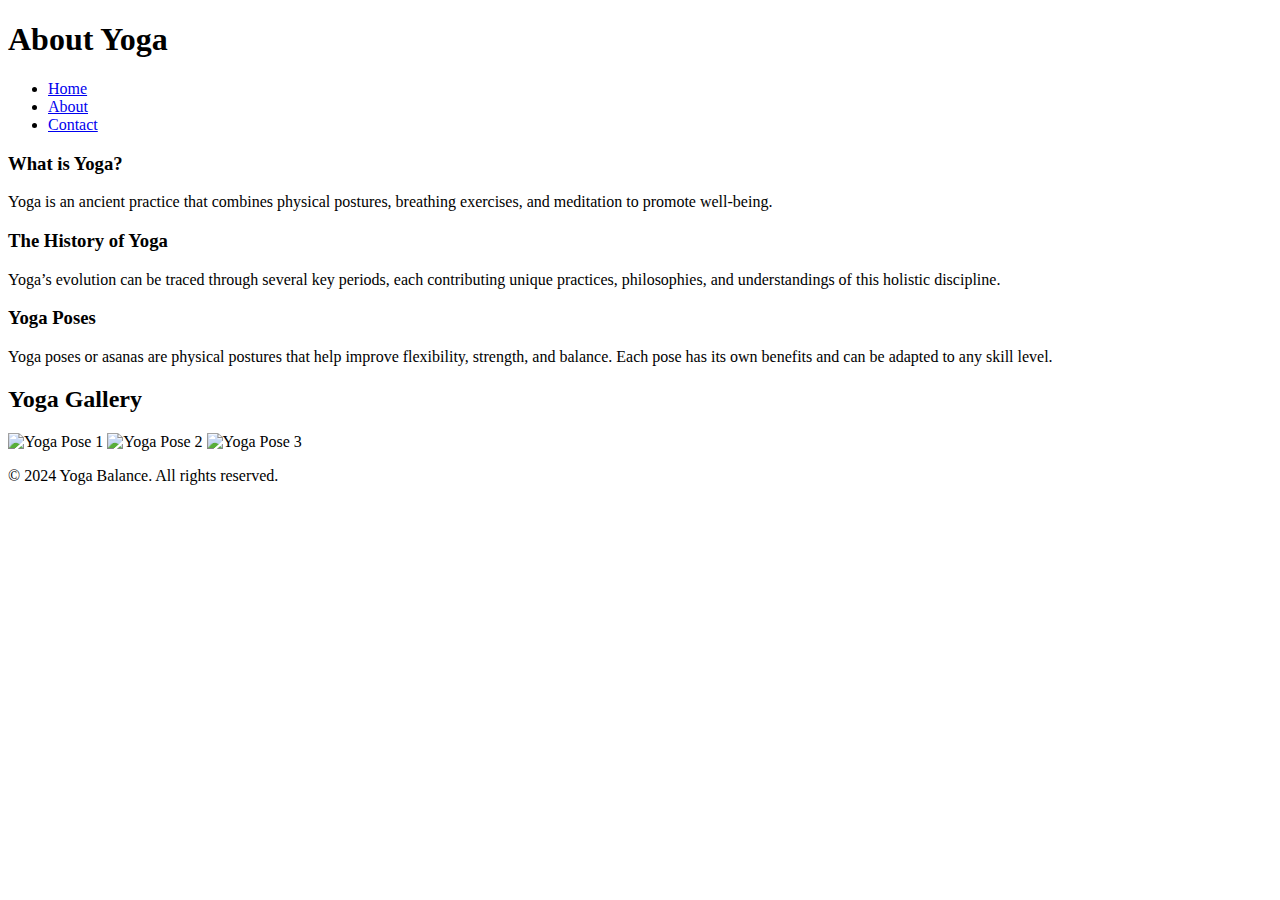
==== about.html @ a0773be9 "first commit" ====
<!DOCTYPE html>
<html lang="en">
<head>
    <meta charset="UTF-8">
    <meta name="viewport" content="width=device-width, initial-scale=1.0">
    <title>About Yoga</title>
    <link rel="stylesheet" href="../assignment 1/styles /common.css">
    <link rel="stylesheet" href="../assignment 1/styles /about.css">
    
</head>
<body>
    <header>
        <h1>About Yoga</h1>
        <nav class="navbar">
            <ul>
              <li><a href="../assignment 1/index.html" class="nav-link ">Home</a></li>
              <li><a href="../assignment 1/about.html" class="nav-link active">About</a></li>
              <li><a href="../assignment 1/contact.html" class="nav-link ">Contact</a></li>
            </ul>
        </nav>
    </header>

    <main>
        <section class="box-container">

            <div class="box">
                <h3>What is Yoga?</h3>
                <p>Yoga is an ancient practice that combines physical postures, breathing exercises, and meditation to promote well-being.</p>
            
            
            </div>
        
            <div class="box">
                <h3>The History of Yoga</h3>
                <p>Yoga’s evolution can be traced through several key periods, each contributing unique practices, philosophies, and understandings of this holistic discipline.</p>
            </div>
        
            <div class="box">
                <h3>Yoga Poses</h3>
                <p>Yoga poses or asanas are physical postures that help improve flexibility, strength, and balance. Each pose has its own benefits and can be adapted to any skill level.</p>
            </div>
        </section>
        <section>
            <h2>Yoga Gallery</h2>
            <div class="gallery">
                <img src="../assignment 1/images/IMG_2136.jpg" alt="Yoga Pose 1" class="responsive-image">
                <img src="../assignment 1/images/URfFOR2R.jpg" alt="Yoga Pose 2" class="responsive-image">
                <img src="../assignment 1/images/IMG_2137.jpg" alt="Yoga Pose 3" class="responsive-image">
            
            </div>
        </section>
        
    </main>
    <footer class="footer">
        <p>&copy; 2024 Yoga Balance. All rights reserved.</p>
    </footer>
</body>
</html>
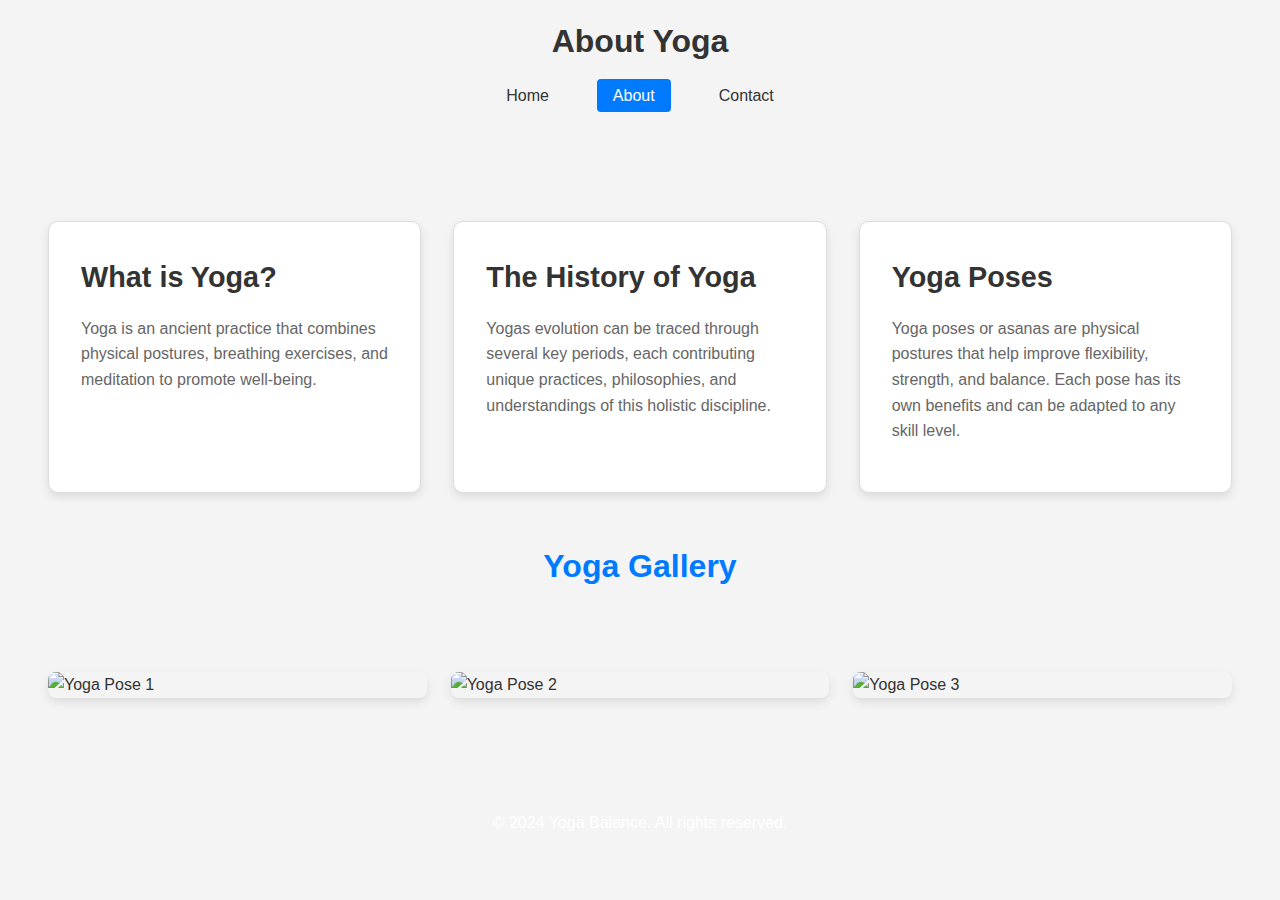
==== commit 5697237e: "yoga assignment" ====
--- a/about.html
+++ b/about.html
@@ -5,18 +5,19 @@
     <meta charset="UTF-8">
     <meta name="viewport" content="width=device-width, initial-scale=1.0">
     <title>About Yoga</title>
-    <link rel="stylesheet" href="../assignment 1/styles /common.css">
-    <link rel="stylesheet" href="../assignment 1/styles /about.css">
-    
+    <link rel="stylesheet" href="./styles /common.css">
+    <link rel="stylesheet" href="./styles /main.css">
+    <link rel="stylesheet" href="./styles /about.css">
+    <link rel="stylesheet" href="./styles /contact.css">
 </head>
 <body>
     <header>
         <h1>About Yoga</h1>
         <nav class="navbar">
             <ul>
-              <li><a href="../assignment 1/index.html" class="nav-link ">Home</a></li>
-              <li><a href="../assignment 1/about.html" class="nav-link active">About</a></li>
-              <li><a href="../assignment 1/contact.html" class="nav-link ">Contact</a></li>
+              <li><a href="./assignment1/index.html" class="nav-link ">Home</a></li>
+              <li><a href="./assignment1/about.html" class="nav-link active">About</a></li>
+              <li><a href="./assignment1/contact.html" class="nav-link ">Contact</a></li>
             </ul>
         </nav>
     </header>
@@ -33,7 +34,7 @@
         
             <div class="box">
                 <h3>The History of Yoga</h3>
-                <p>Yoga’s evolution can be traced through several key periods, each contributing unique practices, philosophies, and understandings of this holistic discipline.</p>
+                <p>Yogas evolution can be traced through several key periods, each contributing unique practices, philosophies, and understandings of this holistic discipline.</p>
             </div>
         
             <div class="box">
@@ -44,9 +45,9 @@
         <section>
             <h2>Yoga Gallery</h2>
             <div class="gallery">
-                <img src="../assignment 1/images/IMG_2136.jpg" alt="Yoga Pose 1" class="responsive-image">
-                <img src="../assignment 1/images/URfFOR2R.jpg" alt="Yoga Pose 2" class="responsive-image">
-                <img src="../assignment 1/images/IMG_2137.jpg" alt="Yoga Pose 3" class="responsive-image">
+                <img src="./assignment1/images/IMG_2136.jpg" alt="Yoga Pose 1" class="responsive-image">
+                <img src="./assignment1/images/URfFOR2R.jpg" alt="Yoga Pose 2" class="responsive-image">
+                <img src="./assignment1/images/IMG_2137.jpg" alt="Yoga Pose 3" class="responsive-image">
             
             </div>
         </section>
--- a/styles /common.css
+++ b/styles /common.css
@@ -0,0 +1,58 @@
+
+* {
+    margin: 0;
+    padding: 0;
+    box-sizing: border-box;
+}
+
+
+body {
+    font-family: Arial, sans-serif;
+    line-height: 1.6;
+    background-color: #f4f4f4;
+    color: #333;
+}
+
+
+header {
+    background-color: #f4f4f4;
+    padding: 1rem;
+    text-align: center;
+}
+
+header h1 {
+    font-size: 2rem;
+}
+
+.navbar ul {
+    list-style: none;
+    padding: 0;
+    display: flex;
+    justify-content: center;
+    margin: 1rem 0;
+}
+
+.navbar li {
+    margin: 0 1rem;
+}
+
+.nav-link {
+    text-decoration: none;
+    color: #333;
+    padding: 0.5rem 1rem;
+    border-radius: 4px;
+    transition: background-color 0.3s;
+}
+
+.nav-link.active, .nav-link:hover {
+    background-color: #007bff;
+    color: #fff;
+}
+
+
+footer {
+    text-align: center;
+    padding: 1rem;
+    background-color: #f4f4f4;
+    margin-top: 2rem;
+}
--- a/styles /main.css
+++ b/styles /main.css
@@ -0,0 +1,124 @@
+
+body {
+    font-family: Arial, sans-serif;
+    margin: 0;
+    padding: 0;
+    box-sizing: border-box;
+}
+
+
+header {
+    background-color: #f4f4f4;
+    padding: 1rem;
+    text-align: center;
+}
+
+header h1 {
+    margin: 0;
+    font-size: 2rem;
+}
+
+.navbar ul {
+    list-style: none;
+    padding: 0;
+    display: flex;
+    justify-content: center;
+    margin: 1rem 0;
+}
+
+.navbar li {
+    margin: 0 1rem;
+}
+
+.nav-link {
+    text-decoration: none;
+    color: #333;
+    padding: 0.5rem 1rem;
+    border-radius: 4px;
+    transition: background-color 0.3s;
+}
+
+.nav-link.active, .nav-link:hover {
+    background-color: #007bff;
+    color: #fff;
+}
+
+.background-section {
+    background-image: url('../images/meditation-7770253_1280.webp');
+    background-size: cover;
+    background-position: center;
+    background-attachment: fixed; 
+    padding: 20px;
+    color: #fff;
+    text-align: center;
+    background-color: rgba(0, 0, 0, 0.5); 
+}
+
+.background-section p {
+    max-width: 600px;
+    margin: 0 auto;
+}
+
+
+.intro-section {
+    padding: 2rem;
+    text-align: center;
+    background-color: #e0f7fa;
+}
+
+.intro-section img {
+    max-width: 100%;
+    height: auto;
+    margin-top: 1rem;
+}
+
+.flex-container {
+    display: flex;
+    flex-wrap: wrap;
+    gap: 1.5rem;
+    padding: 2rem;
+    justify-content: center;
+}
+
+.text-content, .image-content {
+    flex: 1;
+    min-width: 300px;
+    padding: 1rem;
+}
+
+.responsive-image {
+    display: block;
+    margin: 0 auto;
+    max-width: 100%;
+    height: auto;
+}
+
+
+footer {
+    text-align: center;
+    padding: 1rem;
+    background-color: #f4f4f4;
+}
+
+
+.responsive-image:hover {
+    transform: scale(1.05);
+    transition: transform 0.3s ease;
+}
+
+@media (max-width: 768px) {
+    .navbar ul {
+        flex-direction: column;
+        align-items: center;
+    }
+
+    .nav-link {
+        margin: 0.5rem 0;
+    }
+
+    .flex-container {
+        flex-direction: column;
+        align-items: center;
+        gap: 1rem;
+    }
+}
--- a/styles /about.css
+++ b/styles /about.css
@@ -0,0 +1,171 @@
+
+body {
+    font-family: Arial, sans-serif;
+    margin: 0;
+    padding: 0;
+    box-sizing: border-box;
+    background-color: #f4f4f4;  
+    color: #333; 
+}
+
+
+header {
+        background-color: #f7f1f1;
+        padding: 1rem;
+        text-align: center;
+    }
+    
+
+header h1 {
+    margin: 0;
+    font-size: 2rem;
+}
+
+
+.navbar ul {
+    list-style: none;
+    padding: 0;
+    display: flex;
+    justify-content: center;
+    margin: 1rem 0;
+}
+
+.navbar li {
+    margin: 0 1rem;
+}
+
+.nav-link {
+    text-decoration: none;
+    color: #1c1919;
+    padding: 0.5rem 1rem;
+    border-radius: 4px;
+    transition: background-color 0.3s;
+}
+
+.nav-link.active, .nav-link:hover {
+    background-color: #0056b3;
+}
+
+
+.box-container {
+    display: flex;
+    justify-content: space-between;
+    gap: 2rem;
+    flex-wrap: wrap;
+    padding: 3rem;
+    margin-top: 2rem;
+}
+
+
+.box {
+    background-color: #fff;
+    border: 1px solid #ddd;
+    border-radius: 10px;
+    padding: 2rem;
+    flex: 1;
+    min-width: 280px;
+    max-width: 400px;
+    box-shadow: 0 4px 10px rgba(0, 0, 0, 0.1);
+    transition: box-shadow 0.3s ease;
+}
+
+.box:hover {
+    box-shadow: 0 8px 20px rgba(0, 0, 0, 0.15);
+}
+
+.box h3 {
+    font-size: 1.8rem;
+    margin-bottom: 1rem;
+    color: #333;
+}
+
+.box p {
+    font-size: 1rem;
+    color: #666;
+    line-height: 1.6;
+    margin-bottom: 1rem;
+}
+
+
+@media (max-width: 768px) {
+    .box-container {
+        flex-direction: column;
+        align-items: center;
+    }
+}
+
+
+.gallery {
+    display: grid;
+    grid-template-columns: repeat(auto-fill, minmax(300px, 1fr));
+    gap: 1.5rem;
+    padding: 3rem;
+    margin-top: 2rem;
+}
+
+.gallery img {
+    width: 100%;
+    height: auto;
+    border-radius: 8px;
+    box-shadow: 0 4px 10px rgba(0, 0, 0, 0.1);
+    transition: transform 0.3s ease;
+}
+
+.gallery img:hover {
+    transform: scale(1.05);
+}
+
+footer {
+    text-align: center;
+    background-color: #222;
+    color: #fff;
+    padding: 1rem 0;
+    margin-top: 3rem;
+}
+
+
+section h2 {
+    font-size: 2rem;
+    color: #007bff;
+    margin-bottom: 1.5rem;
+    text-align: center;
+}
+
+
+form {
+    background-color: #fff;
+    padding: 2rem;
+    border-radius: 8px;
+    box-shadow: 0 4px 6px rgba(0, 0, 0, 0.1);
+    max-width: 500px;
+    margin: 0 auto;
+}
+
+form label {
+    font-weight: bold;
+    color: #333;
+}
+
+form input, form textarea {
+    width: 100%;
+    padding: 0.8rem;
+    margin-bottom: 1.5rem;
+    border: 1px solid #ccc;
+    border-radius: 4px;
+    font-size: 1rem;
+}
+
+form button {
+    padding: 1rem 2rem;
+    background-color: #007bff;
+    color: white;
+    border: none;
+    border-radius: 4px;
+    font-size: 1rem;
+    cursor: pointer;
+    transition: background-color 0.3s ease;
+}
+
+form button:hover {
+    background-color: #0056b3;
+}
--- a/styles /contact.css
+++ b/styles /contact.css
@@ -0,0 +1,120 @@
+
+body {
+    font-family: Arial, sans-serif;
+    margin: 0;
+    padding: 0;
+    box-sizing: border-box;
+}
+
+
+header {
+    background-color: #f4f4f4;
+    padding: 1rem;
+    text-align: center;
+}
+
+header h1 {
+    margin: 0;
+    font-size: 2rem;
+}
+
+.navbar ul {
+    list-style: none;
+    padding: 0;
+    display: flex;
+    justify-content: center;
+    margin: 1rem 0;
+}
+
+.navbar li {
+    margin: 0 1rem;
+}
+
+.nav-link {
+    text-decoration: none;
+    color: #333;
+    padding: 0.5rem 1rem;
+    border-radius: 4px;
+    transition: background-color 0.3s;
+}
+
+.nav-link.active, .nav-link:hover {
+    background-color: #007bff;
+    color: #fff;
+}
+
+.contact-section {
+    padding: 2rem;
+    background-color: #e0f7fa;
+    text-align: center;
+}
+
+form {
+    max-width: 600px;
+    margin: 0 auto;
+    padding: 1rem;
+    background-color: #fff;
+    border-radius: 8px;
+    box-shadow: 0 4px 8px rgba(0, 0, 0, 0.1);
+}
+
+.form-group {
+    margin-bottom: 1rem;
+    text-align: left;
+}
+
+label {
+    display: block;
+    font-weight: bold;
+    margin-bottom: 0.5rem;
+}
+
+input, textarea {
+    width: 100%;
+    padding: 0.8rem;
+    border-radius: 4px;
+    border: 1px solid #ccc;
+    font-size: 1rem;
+}
+
+textarea {
+    height: 150px;
+    resize: vertical;
+}
+
+button {
+    padding: 0.8rem 2rem;
+    background-color: #007bff;
+    color: #fff;
+    border: none;
+    border-radius: 4px;
+    font-size: 1.1rem;
+    cursor: pointer;
+    transition: background-color 0.3s;
+}
+
+button:hover {
+    background-color: #0056b3;
+}
+
+
+footer {
+    text-align: center;
+    padding: 1rem;
+    background-color: #f4f4f4;
+}
+
+
+@media (max-width: 768px) {
+    form {
+        padding: 1rem;
+    }
+
+    input, textarea {
+        padding: 0.6rem;
+    }
+
+    button {
+        padding: 0.8rem 1.5rem;
+    }
+}
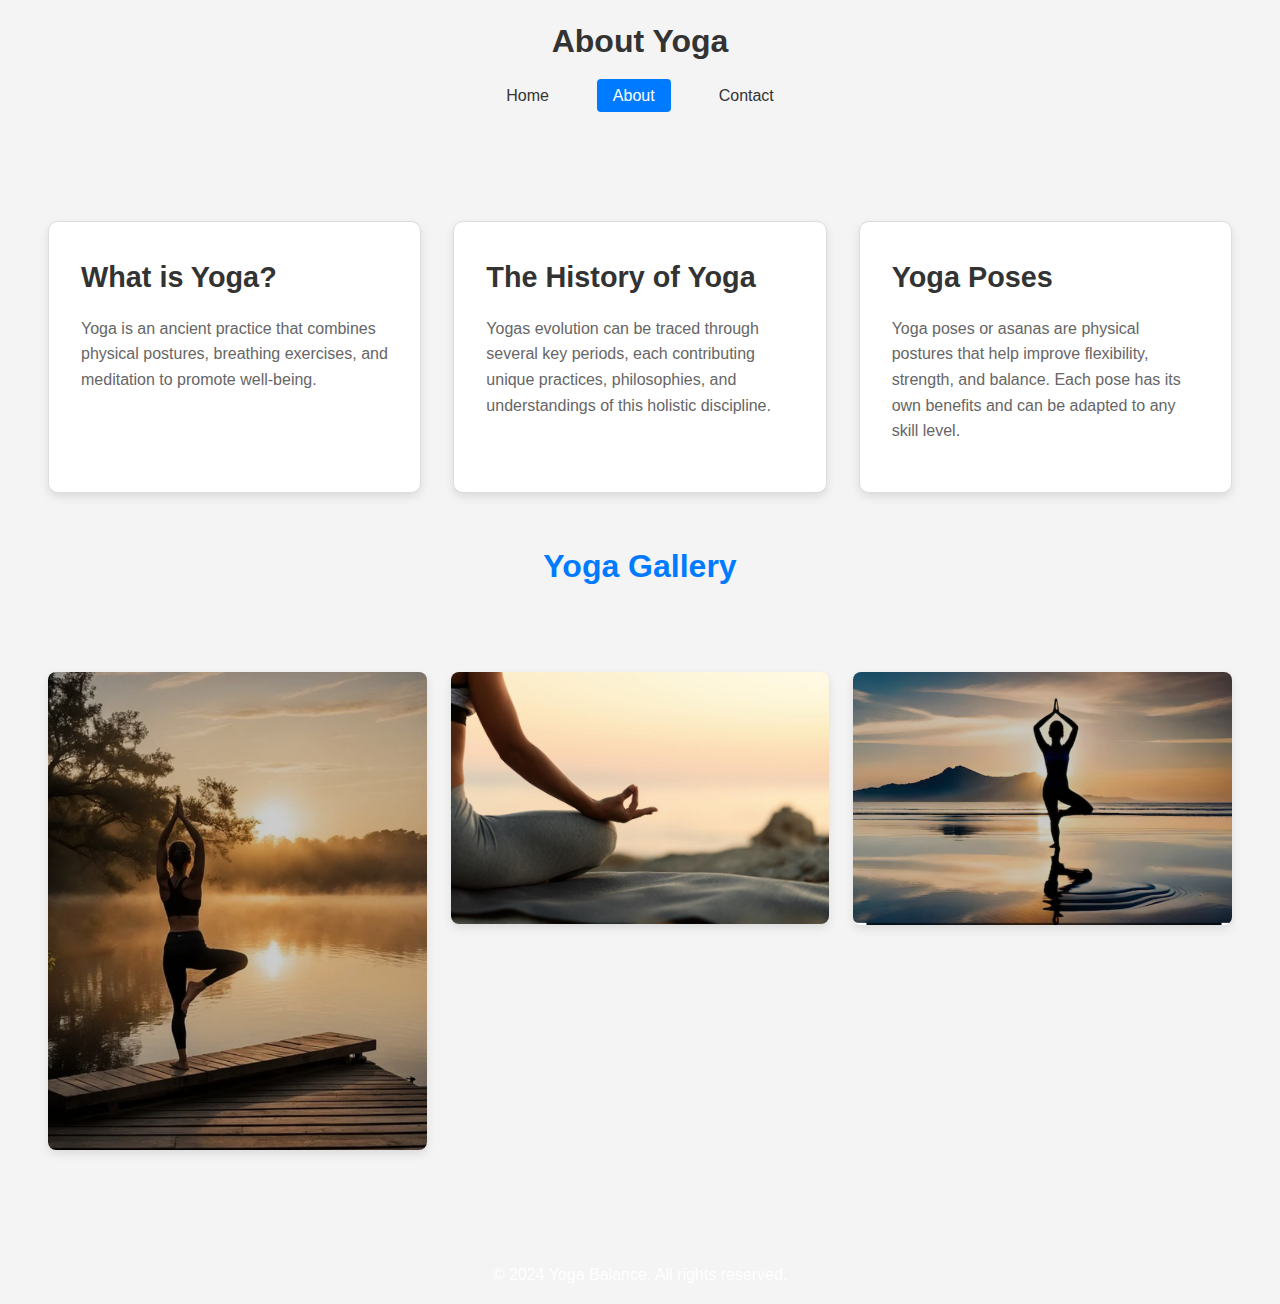
==== commit 20c75cc5: "changes" ====
--- a/about.html
+++ b/about.html
@@ -15,9 +15,9 @@
         <h1>About Yoga</h1>
         <nav class="navbar">
             <ul>
-              <li><a href="./assignment1/index.html" class="nav-link ">Home</a></li>
-              <li><a href="./assignment1/about.html" class="nav-link active">About</a></li>
-              <li><a href="./assignment1/contact.html" class="nav-link ">Contact</a></li>
+              <li><a href="./index.html" class="nav-link ">Home</a></li>
+              <li><a href="./about.html" class="nav-link active">About</a></li>
+              <li><a href="./contact.html" class="nav-link ">Contact</a></li>
             </ul>
         </nav>
     </header>
@@ -45,9 +45,9 @@
         <section>
             <h2>Yoga Gallery</h2>
             <div class="gallery">
-                <img src="./assignment1/images/IMG_2136.jpg" alt="Yoga Pose 1" class="responsive-image">
-                <img src="./assignment1/images/URfFOR2R.jpg" alt="Yoga Pose 2" class="responsive-image">
-                <img src="./assignment1/images/IMG_2137.jpg" alt="Yoga Pose 3" class="responsive-image">
+                <img src="./images/IMG_2136.jpg" alt="Yoga Pose 1" class="responsive-image">
+                <img src="./images/URfFOR2R.jpg" alt="Yoga Pose 2" class="responsive-image">
+                <img src="./images/IMG_2137.jpg" alt="Yoga Pose 3" class="responsive-image">
             
             </div>
         </section>
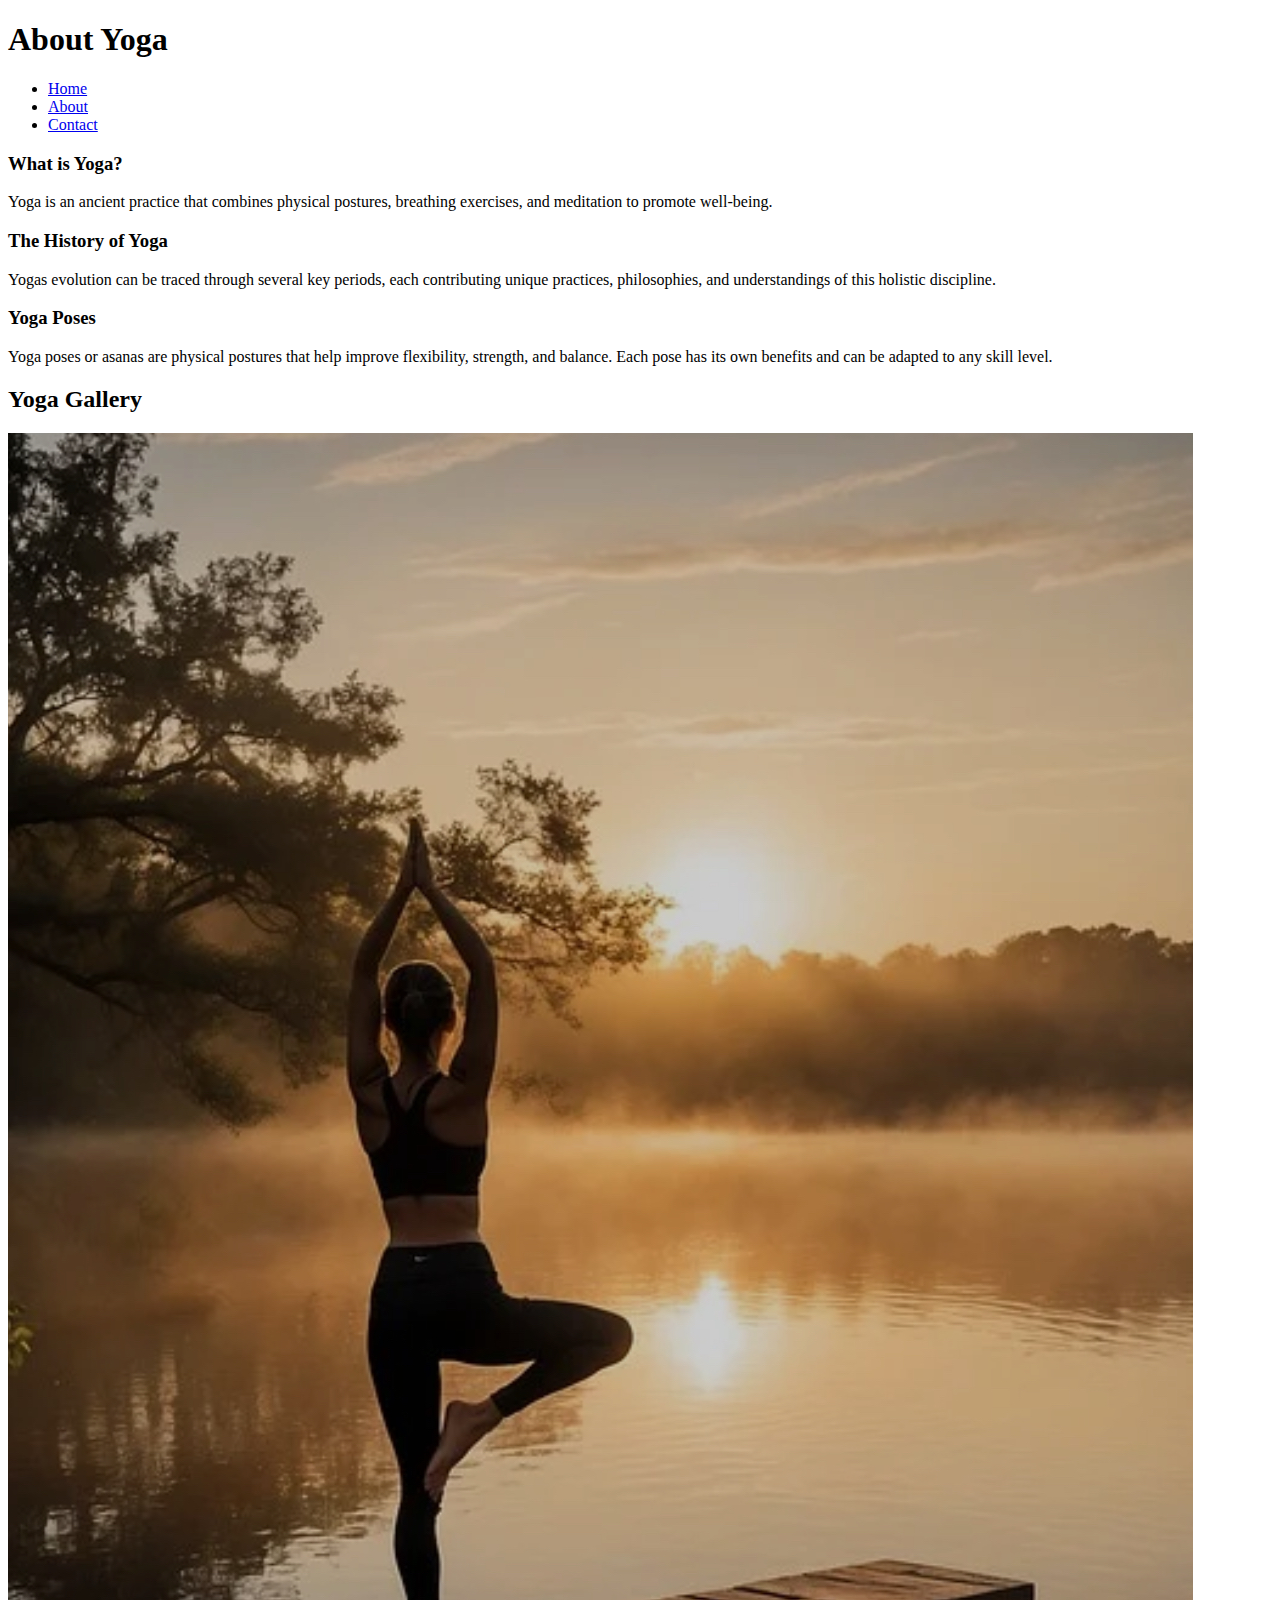
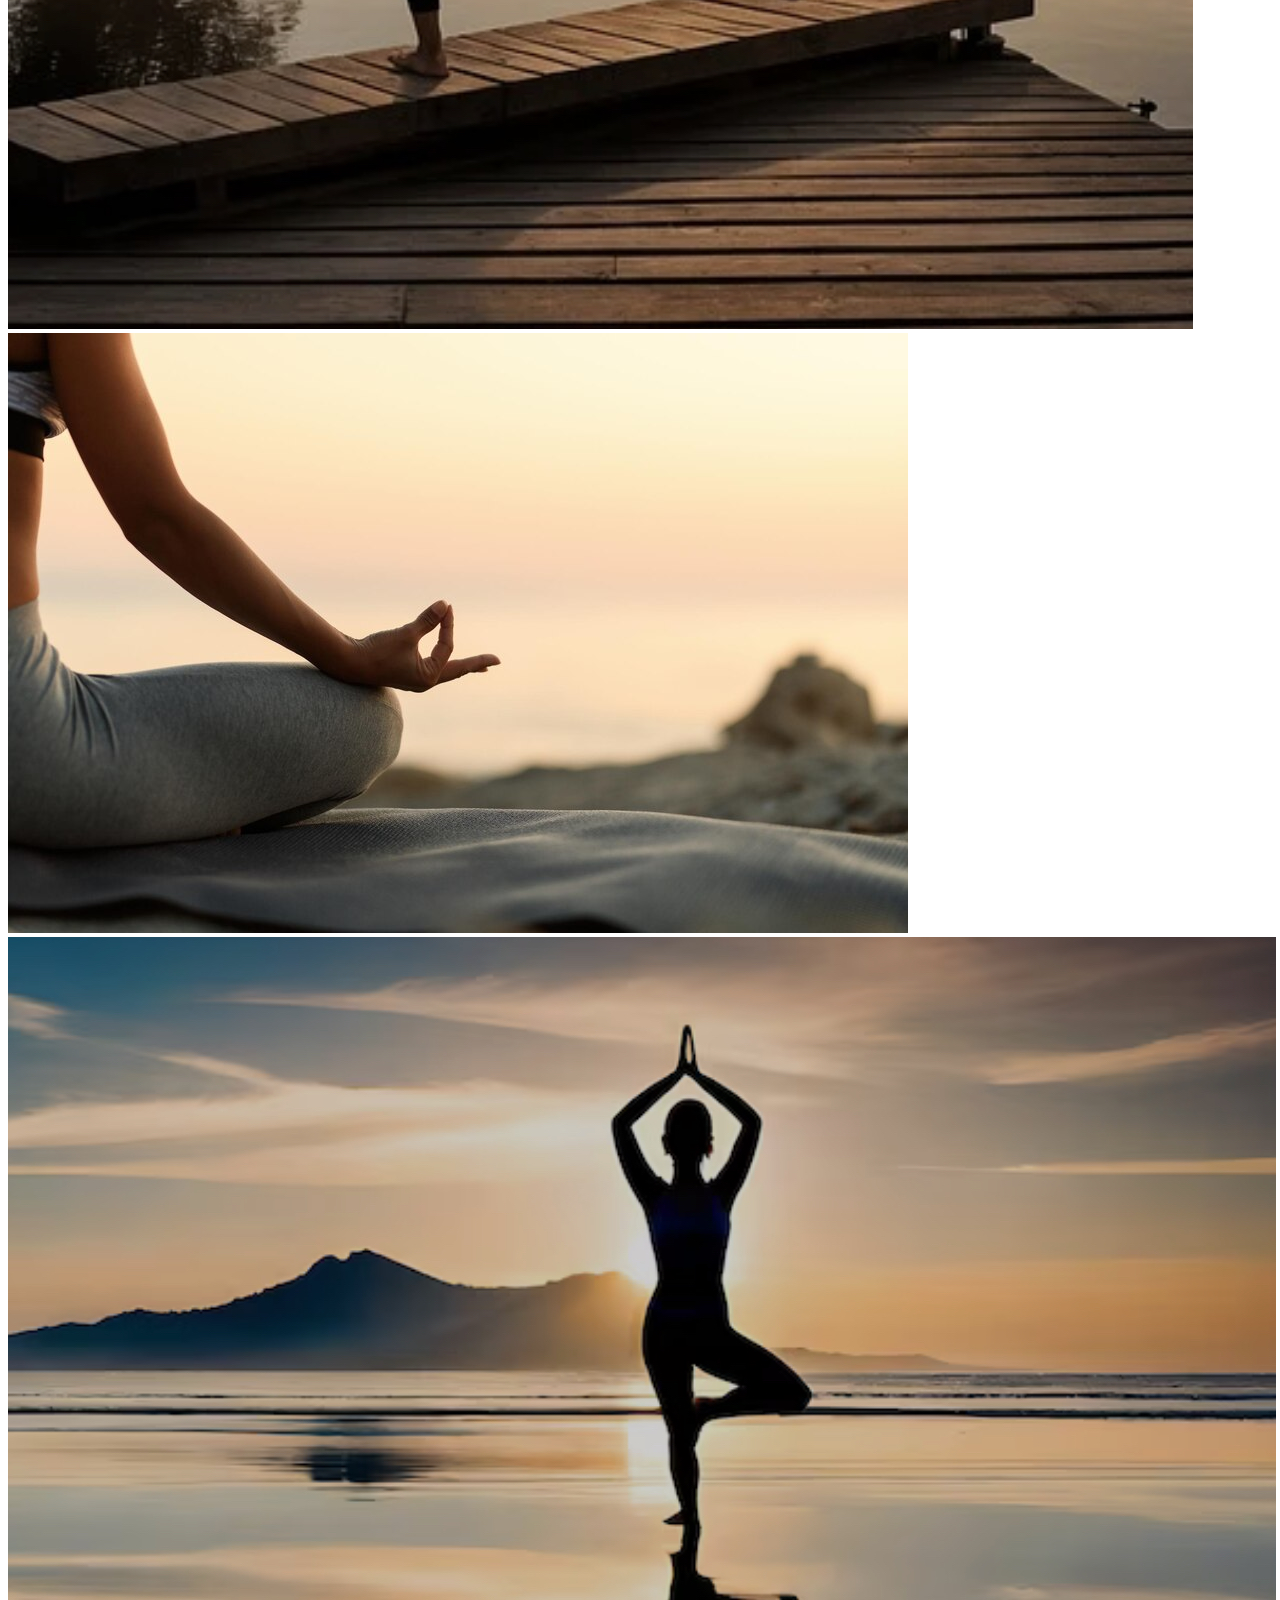
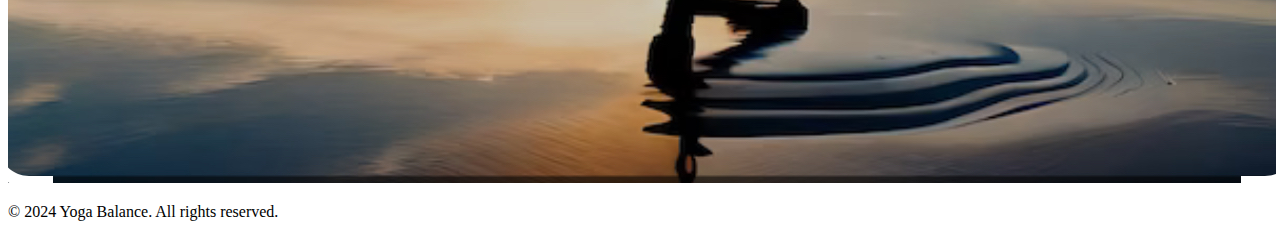
==== commit 58f2a205: "Update about.html" ====
--- a/about.html
+++ b/about.html
@@ -5,10 +5,10 @@
     <meta charset="UTF-8">
     <meta name="viewport" content="width=device-width, initial-scale=1.0">
     <title>About Yoga</title>
-    <link rel="stylesheet" href="./styles /common.css">
-    <link rel="stylesheet" href="./styles /main.css">
-    <link rel="stylesheet" href="./styles /about.css">
-    <link rel="stylesheet" href="./styles /contact.css">
+    <link rel="stylesheet" href="./styles/common.css">
+    <link rel="stylesheet" href="./styles/main.css">
+    <link rel="stylesheet" href="./styles/about.css">
+    <link rel="stylesheet" href="./styles/contact.css">
 </head>
 <body>
     <header>
